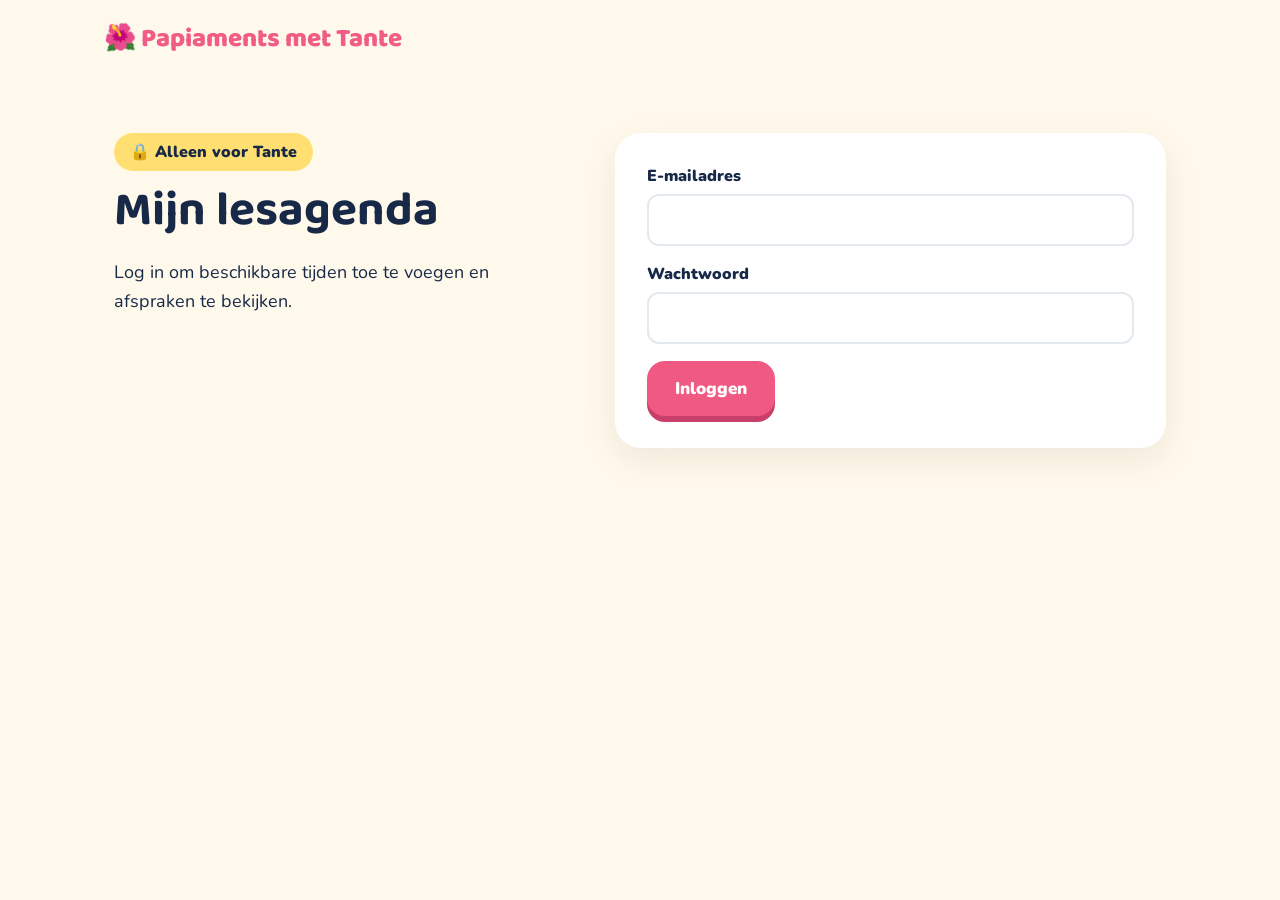
==== admin.html @ 23feb2e2 "Add files via upload" ====
<!doctype html><html lang="nl"><head><meta charset="utf-8"><meta name="viewport" content="width=device-width,initial-scale=1"><title>Voor Tante · Beheer</title><link rel="stylesheet" href="style.css"></head><body><header><a class="brand" href="index.html">🌺 Papiaments met Tante</a></header><main class="booking"><div class="intro"><span class="eyebrow">🔒 Alleen voor Tante</span><h2>Mijn lesagenda</h2><p>Log in om beschikbare tijden toe te voegen en afspraken te bekijken.</p></div><div><form id="login"><label>E-mailadres<input id="email" type="email" required></label><label>Wachtwoord<input id="password" type="password" required></label><button class="btn">Inloggen</button></form><section id="panel" hidden><button id="logout" type="button">Uitloggen</button><h3>Beschikbaar tijdstip toevoegen</h3><form id="add"><label>Datum<input id="date" type="date" required></label><label>Starttijd<input id="time" type="time" required></label><label>Lesduur<select id="durationMinutes"><option value="60">60 minuten</option><option value="30">30 minuten (alleen 4 jaar)</option></select></label><button class="btn">Tijd toevoegen</button></form><h3>Beschikbare tijden</h3><div id="openSlots"></div><h3>Geboekte lessen</h3><div id="bookings"></div></section><p id="status" role="status"></p></div></main><script src="config.js"></script><script src="admin.js"></script></body></html>
---- style.css ----
@import url('https://fonts.googleapis.com/css2?family=Baloo+2:wght@500;600;700;800&family=Nunito:wght@400;600;700;800;900&display=swap');:root{font-family:Nunito,Arial,sans-serif;color:#172947;background:#fff9ec}*{box-sizing:border-box}html{scroll-behavior:smooth}body{margin:0}header{max-width:1120px;margin:auto;display:flex;align-items:center;justify-content:space-between;padding:18px 24px}.brand{font-family:'Baloo 2',sans-serif;font-size:26px;font-weight:800;color:#f05c85}.brand span{color:#176e80}.toplink{color:#17476c;font-weight:900;text-decoration:none}.hero{max-width:1120px;margin:10px auto 0;padding:35px 24px 60px;display:grid;grid-template-columns:1fr 0.78fr;gap:60px;align-items:center}.hero img{width:100%;max-height:560px;object-fit:cover;object-position:top;border-radius:30px;box-shadow:0 16px 35px #704f3e25}.eyebrow{background:#ffdf72;padding:8px 16px;border-radius:30px;font-weight:900;display:inline-block}h1,h2,h3{font-family:'Baloo 2',sans-serif;line-height:1.1}h1{font-size:clamp(46px,6vw,78px);margin:20px 0}h1 em{font-style:normal;color:#ef5d84}h2{font-size:clamp(34px,4vw,48px);margin:14px 0 20px}.hero p{font-size:19px;line-height:1.6}.btn{display:inline-block;border:0;border-radius:18px;background:#f05a82;color:white;padding:16px 28px;font:900 17px Nunito,Arial;text-decoration:none;cursor:pointer;box-shadow:0 6px 0 #c83f69}.btn:hover{transform:translateY(2px);box-shadow:0 4px 0 #c83f69}.chips{display:flex;gap:9px;flex-wrap:wrap;margin-top:28px}.chips span{background:white;border:1px solid #f4dfc4;padding:8px 12px;border-radius:30px;font-size:13px;font-weight:800}.info{background:#dff7ed;padding:55px 24px 65px;text-align:center}.cards{display:grid;grid-template-columns:repeat(3,1fr);gap:20px;max-width:1000px;margin:30px auto 0}.cards article{background:white;border-radius:24px;padding:28px;box-shadow:0 8px 0 #badfce}.cards b{color:#ef5d84}.cards h3{font-size:27px;margin:16px 0 8px}.cards strong{font-size:32px;color:#127f95}.cards p{line-height:1.5}.booking{max-width:1100px;padding:80px 24px;margin:auto;display:grid;grid-template-columns:.8fr 1fr;gap:60px}.intro p{font-size:18px;line-height:1.65}.note{padding:20px;background:#fff0c2;border-radius:18px;line-height:1.5}form{background:white;border-radius:26px;padding:32px;box-shadow:0 12px 35px #64432118}form label{display:block;font-weight:900;margin-bottom:17px}input:not([type=checkbox]),select,textarea{width:100%;display:block;margin-top:7px;border:2px solid #e3e9ee;border-radius:12px;background:#fff;padding:13px;font:600 16px Nunito,Arial;color:#172947}input:focus,select:focus,textarea:focus{outline:2px solid #39abc0}.two{display:grid;grid-template-columns:1fr 1fr;gap:14px}.hint{font-size:13px;color:#68778b;line-height:1.5}.total{display:flex;justify-content:space-between;align-items:center;background:#e3f8fc;border-radius:16px;padding:16px;margin:20px 0}.total small{display:block}.total b{display:block;font-size:32px;color:#167d92}.consent{display:flex;align-items:flex-start;gap:10px;font-size:13px;line-height:1.5}.consent input{margin-top:3px}.submit{width:100%}footer{text-align:center;padding:30px;background:#fff0c8;font-weight:900}dialog{border:0;border-radius:24px;max-width:450px;width:calc(100% - 32px);box-shadow:0 15px 70px #17294770}dialog::backdrop{background:#10223d99}.dialogbody{padding:18px;position:relative}.close{position:absolute;right:0;top:0;border:0;background:#f3e6df;border-radius:50%;padding:8px 12px;cursor:pointer}#status{font-size:14px;color:#ad3558}@media(max-width:760px){.hero,.booking{grid-template-columns:1fr;gap:30px}.hero{padding-top:25px}.hero img{max-height:500px;width:min(100%,400px);margin:auto}.cards{grid-template-columns:1fr}.booking{padding-top:55px}.two{grid-template-columns:1fr}form{padding:22px}.brand{font-size:20px}}

header a{text-decoration:none;color:#176e80;font-weight:900}.booking{padding-top:55px}.calendarbar{display:flex;align-items:center;justify-content:space-between;margin:12px 0}.calendarbar button{border:0;border-radius:12px;background:#ffdf72;padding:8px 16px;font-size:25px;cursor:pointer}.calendar{display:grid;grid-template-columns:repeat(7,minmax(0,1fr));gap:5px}.calendar button{min-width:0;border:1px solid #eee1cb;background:white;border-radius:11px;padding:12px 0;font-weight:900;cursor:pointer;color:#17476c}.calendar button:disabled{background:#f6f3ed;color:#b5b1aa;cursor:default}.calendar button.active,.slots button.active{background:#f05a82;color:white;border-color:#f05a82}.calendar .dow{font-size:12px;text-align:center;color:#657184}.slots{display:grid;grid-template-columns:repeat(3,1fr);gap:9px;margin:12px 0 28px}.slots button{padding:12px 6px;background:#fff;border:1px solid #a9d6d1;border-radius:12px;cursor:pointer;font-weight:800}.booking form h3{margin-top:25px}.hint{font-size:13px;color:#667}.note{line-height:1.9}.hero img{max-height:440px;object-fit:contain}#status{font-weight:800;line-height:1.5}#status.error{color:#a62342}#status.success{color:#13724b}@media(max-width:650px){.calendar button{padding:10px 0;font-size:13px}.slots{grid-template-columns:repeat(3,1fr)}}
#children{display:grid;gap:12px}.child-entry{border:1px solid #ead8c6;border-radius:15px;padding:14px;display:grid;gap:8px}.secondary{background:#fff!important;color:#6b3c20!important;border:1px solid #d7a46d!important}.remove-child{background:none;border:none;color:#a13855;cursor:pointer;text-align:left}.slots button{min-width:115px}
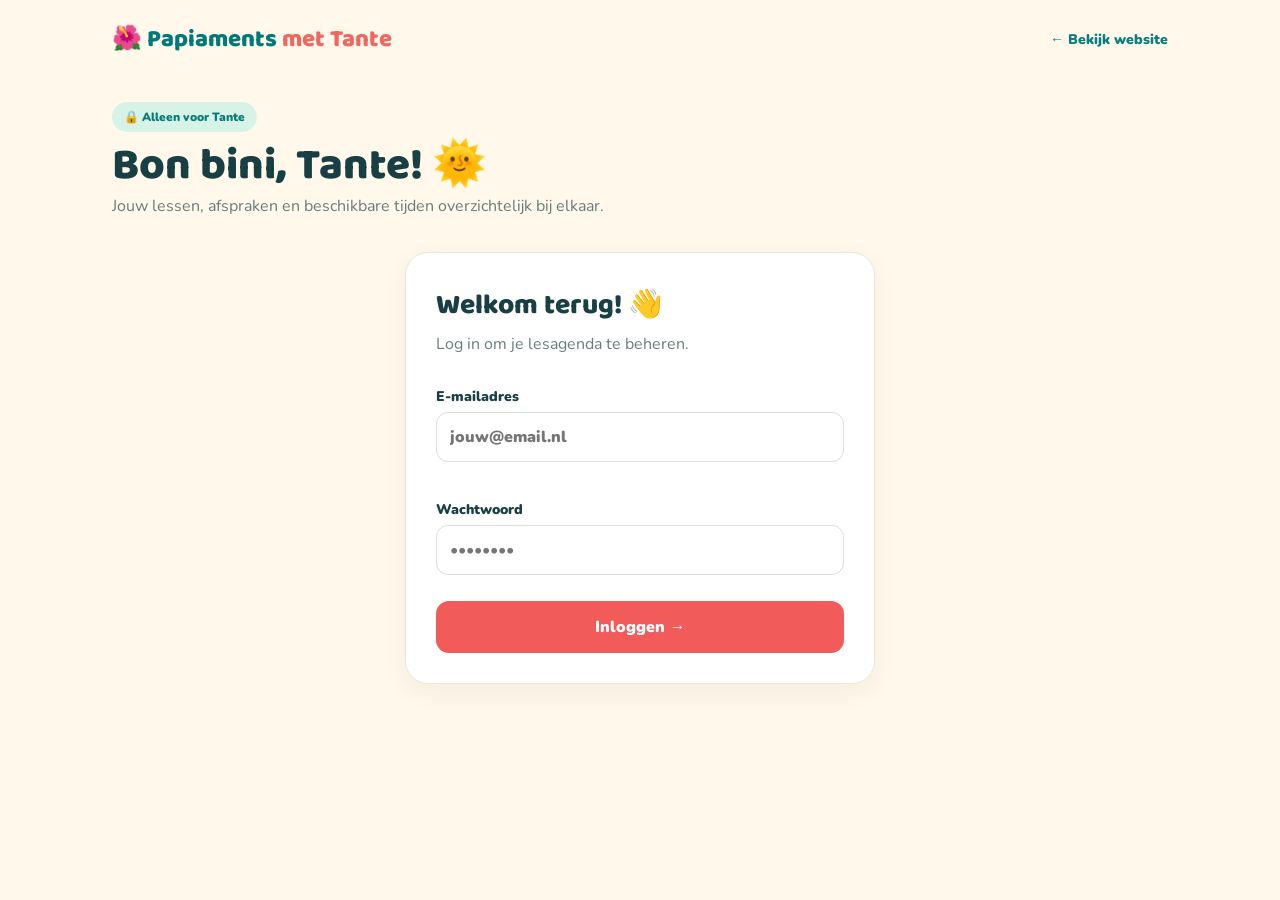
==== commit 5b62e3fd: "Add files via upload" ====
--- a/admin.html
+++ b/admin.html
@@ -1 +1,15 @@
-<!doctype html><html lang="nl"><head><meta charset="utf-8"><meta name="viewport" content="width=device-width,initial-scale=1"><title>Voor Tante · Beheer</title><link rel="stylesheet" href="style.css"></head><body><header><a class="brand" href="index.html">🌺 Papiaments met Tante</a></header><main class="booking"><div class="intro"><span class="eyebrow">🔒 Alleen voor Tante</span><h2>Mijn lesagenda</h2><p>Log in om beschikbare tijden toe te voegen en afspraken te bekijken.</p></div><div><form id="login"><label>E-mailadres<input id="email" type="email" required></label><label>Wachtwoord<input id="password" type="password" required></label><button class="btn">Inloggen</button></form><section id="panel" hidden><button id="logout" type="button">Uitloggen</button><h3>Beschikbaar tijdstip toevoegen</h3><form id="add"><label>Datum<input id="date" type="date" required></label><label>Starttijd<input id="time" type="time" required></label><label>Lesduur<select id="durationMinutes"><option value="60">60 minuten</option><option value="30">30 minuten (alleen 4 jaar)</option></select></label><button class="btn">Tijd toevoegen</button></form><h3>Beschikbare tijden</h3><div id="openSlots"></div><h3>Geboekte lessen</h3><div id="bookings"></div></section><p id="status" role="status"></p></div></main><script src="config.js"></script><script src="admin.js"></script></body></html>+<!doctype html>
+<html lang="nl"><head><meta charset="utf-8"><meta name="viewport" content="width=device-width,initial-scale=1"><title>Mijn lesagenda · Papiaments met Tante</title><link rel="stylesheet" href="style.css"><link rel="stylesheet" href="admin.css"></head>
+<body class="admin-page">
+<header class="admin-header"><a href="index.html" class="admin-brand">🌺 <span>Papiaments <em>met Tante</em></span></a><a href="index.html" class="back-link">← Bekijk website</a></header>
+<main class="admin-shell">
+<section class="admin-welcome"><div><span class="admin-kicker">🔒 Alleen voor Tante</span><h1>Bon bini, Tante! 🌞</h1><p>Jouw lessen, afspraken en beschikbare tijden overzichtelijk bij elkaar.</p></div><button id="logout" class="btn-outline" type="button" hidden>Uitloggen</button></section>
+<div id="status" role="status" aria-live="polite" class="admin-status" hidden></div>
+<section class="admin-card login-card" id="loginCard"><h2>Welkom terug! 👋</h2><p>Log in om je lesagenda te beheren.</p><form id="login"><label>E-mailadres<input id="email" type="email" autocomplete="username" required placeholder="jouw@email.nl"></label><label>Wachtwoord<input id="password" type="password" autocomplete="current-password" required placeholder="••••••••"></label><button class="btn-primary" type="submit">Inloggen →</button></form></section>
+<section id="panel" hidden>
+<div class="stat-grid"><article class="stat-card"><span>📅 Komende lessen</span><strong id="statLessons">–</strong><small>Met een boeking</small></article><article class="stat-card"><span>👧 Ingeschreven kinderen</span><strong id="statChildren">–</strong><small>Bij komende lessen</small></article><article class="stat-card"><span>🌴 Beschikbare tijden</span><strong id="statSlots">–</strong><small>Vanaf vandaag</small></article></div>
+<nav class="admin-tabs" aria-label="Beheeronderdelen"><button class="tab active" type="button" data-tab="agenda" aria-selected="true">📅 Agenda</button><button class="tab" type="button" data-tab="bookings" aria-selected="false">👨‍👩‍👧 Boekingen <span id="bookingBadge"></span></button><button class="tab" type="button" data-tab="add" aria-selected="false">➕ Tijd toevoegen</button></nav>
+<section class="tab-panel" data-panel="agenda"><div class="section-heading"><div><h2>Mijn lesagenda</h2><p>Kies een maand. Tik op een dag om de tijden te bekijken.</p></div><button type="button" id="refresh" class="btn-outline">↻ Vernieuwen</button></div><div class="admin-card"><div class="month-nav"><button id="prevMonth" type="button" aria-label="Vorige maand">‹</button><h3 id="monthTitle"></h3><button id="nextMonth" type="button" aria-label="Volgende maand">›</button></div><div id="adminCalendar" class="admin-calendar"></div><div class="calendar-legend"><span>🟢 Beschikbaar</span><span>🟠 Geboekt</span></div></div><div class="admin-card"><div class="section-heading"><div><h3 id="dayTitle">Lesmomenten</h3><p id="daySubtitle">Kies een dag in de kalender.</p></div></div><div id="daySlots" class="item-list"></div></div></section>
+<section class="tab-panel" data-panel="bookings" hidden><div class="section-heading"><div><h2>Boekingen</h2><p>Bekijk welke kinderen komen en hoe je ouders kunt bereiken.</p></div></div><div class="filter-bar"><label>Zoeken<input id="bookingSearch" type="search" placeholder="Naam ouder of kind"></label><label>Weergave<select id="bookingFilter"><option value="upcoming">Komende afspraken</option><option value="all">Alle afspraken</option><option value="past">Afgelopen afspraken</option></select></label></div><div id="bookings" class="item-list"></div></section>
+<section class="tab-panel" data-panel="add" hidden><div class="section-heading"><div><h2>Nieuwe lestijd toevoegen</h2><p>Maak een moment beschikbaar zodat ouders kunnen boeken.</p></div></div><div class="admin-card add-card"><form id="add"><label>Welke datum?<input id="date" type="date" required></label><label>Hoe laat begint de les?<input id="time" type="time" required></label><label>Hoelang duurt de les?<select id="durationMinutes"><option value="60">60 minuten</option><option value="30">30 minuten (alleen 4 jaar)</option></select></label><button type="submit" class="btn-primary">＋ Lesmoment toevoegen</button></form><p class="form-note">Er kunnen maximaal 6 kinderen deelnemen aan één lesmoment. Je kunt een tijd niet verwijderen als er al boekingen voor zijn.</p></div><h3 class="subheading">Aankomende beschikbare tijden</h3><div id="openSlots" class="item-list"></div></section>
+</section></main><script src="config.js"></script><script src="admin.js"></script></body></html>
--- a/style.css
+++ b/style.css
@@ -1,4 +1 @@
-@import url('https://fonts.googleapis.com/css2?family=Baloo+2:wght@500;600;700;800&family=Nunito:wght@400;600;700;800;900&display=swap');:root{font-family:Nunito,Arial,sans-serif;color:#172947;background:#fff9ec}*{box-sizing:border-box}html{scroll-behavior:smooth}body{margin:0}header{max-width:1120px;margin:auto;display:flex;align-items:center;justify-content:space-between;padding:18px 24px}.brand{font-family:'Baloo 2',sans-serif;font-size:26px;font-weight:800;color:#f05c85}.brand span{color:#176e80}.toplink{color:#17476c;font-weight:900;text-decoration:none}.hero{max-width:1120px;margin:10px auto 0;padding:35px 24px 60px;display:grid;grid-template-columns:1fr 0.78fr;gap:60px;align-items:center}.hero img{width:100%;max-height:560px;object-fit:cover;object-position:top;border-radius:30px;box-shadow:0 16px 35px #704f3e25}.eyebrow{background:#ffdf72;padding:8px 16px;border-radius:30px;font-weight:900;display:inline-block}h1,h2,h3{font-family:'Baloo 2',sans-serif;line-height:1.1}h1{font-size:clamp(46px,6vw,78px);margin:20px 0}h1 em{font-style:normal;color:#ef5d84}h2{font-size:clamp(34px,4vw,48px);margin:14px 0 20px}.hero p{font-size:19px;line-height:1.6}.btn{display:inline-block;border:0;border-radius:18px;background:#f05a82;color:white;padding:16px 28px;font:900 17px Nunito,Arial;text-decoration:none;cursor:pointer;box-shadow:0 6px 0 #c83f69}.btn:hover{transform:translateY(2px);box-shadow:0 4px 0 #c83f69}.chips{display:flex;gap:9px;flex-wrap:wrap;margin-top:28px}.chips span{background:white;border:1px solid #f4dfc4;padding:8px 12px;border-radius:30px;font-size:13px;font-weight:800}.info{background:#dff7ed;padding:55px 24px 65px;text-align:center}.cards{display:grid;grid-template-columns:repeat(3,1fr);gap:20px;max-width:1000px;margin:30px auto 0}.cards article{background:white;border-radius:24px;padding:28px;box-shadow:0 8px 0 #badfce}.cards b{color:#ef5d84}.cards h3{font-size:27px;margin:16px 0 8px}.cards strong{font-size:32px;color:#127f95}.cards p{line-height:1.5}.booking{max-width:1100px;padding:80px 24px;margin:auto;display:grid;grid-template-columns:.8fr 1fr;gap:60px}.intro p{font-size:18px;line-height:1.65}.note{padding:20px;background:#fff0c2;border-radius:18px;line-height:1.5}form{background:white;border-radius:26px;padding:32px;box-shadow:0 12px 35px #64432118}form label{display:block;font-weight:900;margin-bottom:17px}input:not([type=checkbox]),select,textarea{width:100%;display:block;margin-top:7px;border:2px solid #e3e9ee;border-radius:12px;background:#fff;padding:13px;font:600 16px Nunito,Arial;color:#172947}input:focus,select:focus,textarea:focus{outline:2px solid #39abc0}.two{display:grid;grid-template-columns:1fr 1fr;gap:14px}.hint{font-size:13px;color:#68778b;line-height:1.5}.total{display:flex;justify-content:space-between;align-items:center;background:#e3f8fc;border-radius:16px;padding:16px;margin:20px 0}.total small{display:block}.total b{display:block;font-size:32px;color:#167d92}.consent{display:flex;align-items:flex-start;gap:10px;font-size:13px;line-height:1.5}.consent input{margin-top:3px}.submit{width:100%}footer{text-align:center;padding:30px;background:#fff0c8;font-weight:900}dialog{border:0;border-radius:24px;max-width:450px;width:calc(100% - 32px);box-shadow:0 15px 70px #17294770}dialog::backdrop{background:#10223d99}.dialogbody{padding:18px;position:relative}.close{position:absolute;right:0;top:0;border:0;background:#f3e6df;border-radius:50%;padding:8px 12px;cursor:pointer}#status{font-size:14px;color:#ad3558}@media(max-width:760px){.hero,.booking{grid-template-columns:1fr;gap:30px}.hero{padding-top:25px}.hero img{max-height:500px;width:min(100%,400px);margin:auto}.cards{grid-template-columns:1fr}.booking{padding-top:55px}.two{grid-template-columns:1fr}form{padding:22px}.brand{font-size:20px}}
-
-header a{text-decoration:none;color:#176e80;font-weight:900}.booking{padding-top:55px}.calendarbar{display:flex;align-items:center;justify-content:space-between;margin:12px 0}.calendarbar button{border:0;border-radius:12px;background:#ffdf72;padding:8px 16px;font-size:25px;cursor:pointer}.calendar{display:grid;grid-template-columns:repeat(7,minmax(0,1fr));gap:5px}.calendar button{min-width:0;border:1px solid #eee1cb;background:white;border-radius:11px;padding:12px 0;font-weight:900;cursor:pointer;color:#17476c}.calendar button:disabled{background:#f6f3ed;color:#b5b1aa;cursor:default}.calendar button.active,.slots button.active{background:#f05a82;color:white;border-color:#f05a82}.calendar .dow{font-size:12px;text-align:center;color:#657184}.slots{display:grid;grid-template-columns:repeat(3,1fr);gap:9px;margin:12px 0 28px}.slots button{padding:12px 6px;background:#fff;border:1px solid #a9d6d1;border-radius:12px;cursor:pointer;font-weight:800}.booking form h3{margin-top:25px}.hint{font-size:13px;color:#667}.note{line-height:1.9}.hero img{max-height:440px;object-fit:contain}#status{font-weight:800;line-height:1.5}#status.error{color:#a62342}#status.success{color:#13724b}@media(max-width:650px){.calendar button{padding:10px 0;font-size:13px}.slots{grid-template-columns:repeat(3,1fr)}}
-#children{display:grid;gap:12px}.child-entry{border:1px solid #ead8c6;border-radius:15px;padding:14px;display:grid;gap:8px}.secondary{background:#fff!important;color:#6b3c20!important;border:1px solid #d7a46d!important}.remove-child{background:none;border:none;color:#a13855;cursor:pointer;text-align:left}.slots button{min-width:115px}
+@import url('https://fonts.googleapis.com/css2?family=Baloo+2:wght@500;600;700;800&family=Nunito:wght@400;600;700;800;900&display=swap');:root{--ink:#12343d;--teal:#087e80;--coral:#f34d52;--cream:#fff7e8;--line:#eee4d6;font-family:Nunito,Arial,sans-serif;color:var(--ink);background:var(--cream)}*{box-sizing:border-box}html{scroll-behavior:smooth}body{margin:0;background:radial-gradient(circle at 0 25%,#c8eee0 0,transparent 26%),var(--cream)}button,input,select,textarea{font:inherit}button{cursor:pointer}button:focus-visible,a:focus-visible,input:focus-visible,select:focus-visible{outline:3px solid #f49b52;outline-offset:2px}.site-header{background:#fffaf0;display:flex;justify-content:space-between;align-items:center;gap:12px;padding:12px max(16px,calc((100vw - 1080px)/2));box-shadow:0 2px 12px #253a2b12}.brand{text-decoration:none;color:#00656b;font:800 24px/.83 'Baloo 2',sans-serif;display:flex;align-items:center;gap:9px}.brand small{font-size:23px}.brand em{font-style:normal;color:var(--coral)}.flower{font-size:34px}.header-cta{background:var(--coral);color:white;text-decoration:none;font-weight:900;border-radius:14px;padding:12px 16px;font-size:14px}.hero{position:relative;text-align:center;max-width:1080px;margin:0 auto}.hero-art{height:clamp(225px,36vw,390px);overflow:hidden;background:#b5e6dc}.hero-art img{display:block;width:100%;height:100%;object-fit:cover;object-position:center 38%}.hero h1{font:800 clamp(34px,6vw,64px)/1.05 'Baloo 2',sans-serif;letter-spacing:-1px;margin:-26px auto 0;position:relative;z-index:1;display:table;background:#fff7e8ed;border-radius:24px 24px 0 0;padding:12px 22px;color:#006d70}.hero h1 span{color:var(--coral)}.booking{max-width:920px;margin:0 auto;padding:10px 16px 48px}.booking-head{text-align:center;margin:0 0 22px}.booking-head span{font-weight:900;color:#087d7b}.booking-head p{margin:6px 0;color:#4b6468}form{display:grid;gap:14px}.step{background:#fffdf7;border:1px solid #f4e6d4;border-radius:24px;padding:22px;box-shadow:0 6px 22px #6d482512}.step h2{font:800 26px/1.15 'Baloo 2',sans-serif;margin:0 0 18px;display:flex;align-items:center;gap:12px}.step-icon{background:#ffeac3;width:43px;height:43px;display:inline-grid;place-items:center;border-radius:50%;font-size:21px;flex:none}.step-icon.peach{background:#ffdfd0}.step-icon.mint{background:#c7eee1}.calendarbar{display:flex;align-items:center;justify-content:space-between;gap:8px;margin:10px 0 16px}.calendarbar b{font-size:19px;text-transform:capitalize}.calendarbar button{width:44px;height:44px;border:1px solid var(--line);background:white;border-radius:50%;font-size:30px;line-height:1}.calendar{display:grid;grid-template-columns:repeat(7,minmax(0,1fr));gap:5px}.dow{text-align:center;font-size:12px;color:#728387;font-weight:900;padding-bottom:5px}.calendar button{border:0;border-radius:12px;background:#f7f4ee;color:#546a6e;font-weight:900;min-width:0;height:43px}.calendar button.available{background:#d2f1e4;color:#006b65}.calendar button.active{background:var(--teal);color:white}.calendar button:disabled{opacity:.36;cursor:not-allowed}.calendar-key{font-size:12px;color:#607477;margin:15px 0 0}.dot{display:inline-block;width:10px;height:10px;background:#b8e9d3;border-radius:50%;margin-right:5px}.slots{display:grid;grid-template-columns:repeat(2,minmax(0,1fr));gap:10px}.slots button{border:1px solid #d5d9d1;background:#fffdf8;border-radius:14px;min-height:68px;padding:10px 8px;color:var(--ink);font-weight:900}.slots button small{display:block;color:#637d80;font-weight:700;margin-top:3px}.slots button.active{background:var(--teal);color:white;border-color:var(--teal)}.slots button.active small{color:white}.hint{color:#647a7c;font-size:14px;margin:0 0 12px}.child-entry{background:#f0f8f2;border-radius:17px;padding:15px;margin-bottom:12px}.child-title{font-weight:900;font-size:18px;margin-bottom:8px}label{display:block;font-weight:900;font-size:14px;margin:12px 0}input:not([type=checkbox]),select,textarea{display:block;width:100%;margin-top:6px;background:white;border:1px solid #dcded8;border-radius:12px;padding:13px;color:var(--ink);font-size:16px;min-height:48px}.add-child{background:#d6f1e5;color:#006a6b;border:0;border-radius:13px;min-height:50px;width:100%;font-weight:900}.remove-child{border:0;background:none;color:#ad3347;text-decoration:underline;padding:8px 0;font-weight:800}.prices{background:#fff3da;padding:12px 15px;border-radius:14px;font-size:13px;margin-top:20px}.prices p{margin:5px 0}.total{display:flex;justify-content:space-between;align-items:center;background:#e1f5f2;border-radius:16px;padding:16px;margin:15px 0}.total small{display:block}.total b{font-size:27px;color:var(--teal)}.total span{font-size:13px;font-weight:900}.consent{display:flex;align-items:flex-start;gap:10px;line-height:1.4;font-size:13px}.consent input{width:19px;height:19px;flex:none;margin:0}.submit{background:var(--coral);color:white;border:0;border-radius:18px;padding:17px 14px;font-weight:900;font-size:17px;width:100%;min-height:56px}#status{font-weight:900;line-height:1.4}.error{color:#a02d3d!important}.success{color:#117052!important}footer{text-align:center;padding:28px 16px;background:#fff1d6;font-size:13px;font-weight:900}footer a{margin-left:10px;color:#087e80}@media(min-width:760px){.booking{padding:16px 24px 64px}.step{padding:30px}.calendar{gap:9px}.calendar button{height:56px;font-size:17px}.slots{grid-template-columns:repeat(3,minmax(0,1fr))}.hero-art{border-radius:0 0 22px 22px}.child-entry{display:grid;grid-template-columns:1fr 1fr;column-gap:18px}.child-title{grid-column:1/-1}.remove-child{grid-column:1/-1;justify-self:start}}@media(max-width:420px){.site-header{padding:10px 12px}.brand{font-size:20px}.brand small{font-size:19px}.flower{font-size:27px}.header-cta{font-size:12px;padding:10px}.hero-art{height:230px}.hero h1{font-size:31px;padding:10px 12px}.step{padding:17px}.step h2{font-size:23px}.calendar button{height:40px}.slots{grid-template-columns:1fr 1fr}}
--- a/admin.css
+++ b/admin.css
@@ -0,0 +1 @@
+.admin-page{background:#fff8eb;color:#183f44;min-height:100vh}.admin-header{max-width:1100px;margin:auto;padding:20px 22px;display:flex;align-items:center;justify-content:space-between;gap:12px}.admin-brand{font:800 24px 'Baloo 2',sans-serif;color:#007a78;text-decoration:none}.admin-brand em{font-style:normal;color:#ef6860}.back-link{font-size:14px;font-weight:900;color:#087e80;text-decoration:none}.admin-shell{max-width:1100px;margin:auto;padding:8px 22px 80px}.admin-welcome{display:flex;justify-content:space-between;align-items:center;gap:16px;margin:15px 0 24px}.admin-kicker{display:inline-block;background:#d7f3e7;border-radius:30px;padding:7px 12px;color:#087b76;font-weight:900;font-size:12px}.admin-welcome h1{font:800 clamp(30px,4vw,44px)/1.1 'Baloo 2',sans-serif;margin:10px 0 5px}.admin-welcome p,.section-heading p,.login-card p{color:#667d7c;margin:0}.admin-card,.stat-card{background:white;border:1px solid #eee6d7;border-radius:23px;box-shadow:0 8px 25px #624a2310}.admin-card{padding:24px;margin:0 0 18px}.login-card{max-width:470px;margin:35px auto;padding:30px}.login-card h2{font:800 28px 'Baloo 2',sans-serif;margin:0 0 5px}.login-card form{margin-top:20px}.btn-primary{background:#f15c5b;color:white;border:0;border-radius:13px;padding:15px 20px;font-weight:900;min-height:50px}.btn-outline{background:white;color:#007976;border:1px solid #bcded6;border-radius:13px;padding:11px 15px;font-weight:900}.admin-status{padding:13px 17px;border-radius:12px;background:#e0f4ec;color:#145e53;margin:0 0 16px;font-weight:800}.admin-status.error{background:#fff0ef;color:#ad3c40}.stat-grid{display:grid;grid-template-columns:repeat(3,1fr);gap:14px;margin-bottom:25px}.stat-card{padding:20px}.stat-card span,.stat-card small{display:block;font-size:13px;font-weight:800;color:#5d7775}.stat-card strong{display:block;font:800 38px 'Baloo 2',sans-serif;color:#087e80;margin:3px 0}.admin-tabs{display:flex;gap:8px;overflow-x:auto;border-bottom:1px solid #e7dfd0;margin-bottom:22px;padding-bottom:8px}.tab{white-space:nowrap;border:0;background:transparent;color:#607b7a;border-radius:12px;padding:12px 18px;font-weight:900}.tab.active{background:#087e80;color:white}.tab span{font-size:12px}.section-heading{display:flex;justify-content:space-between;align-items:center;gap:12px;margin:5px 0 15px}.section-heading h2{font:800 29px 'Baloo 2',sans-serif;margin:0}.section-heading h3{font:800 23px 'Baloo 2',sans-serif;margin:0}.month-nav{display:flex;align-items:center;justify-content:space-between;margin-bottom:17px}.month-nav h3{font:800 24px 'Baloo 2',sans-serif;text-transform:capitalize;margin:0}.month-nav button{background:#f1f9f6;border:0;border-radius:12px;font-size:32px;width:43px;height:43px;color:#087e80}.admin-calendar{display:grid;grid-template-columns:repeat(7,minmax(0,1fr));gap:8px}.admin-dow{text-align:center;font-size:12px;font-weight:900;color:#748c8b;padding:5px 0}.admin-day{border:1px solid #edf0e9;border-radius:13px;background:#fbfbf8;min-height:73px;padding:8px 3px;display:flex;flex-direction:column;align-items:center;gap:4px;color:#345c60}.admin-day .day-number{font-weight:900}.admin-day .day-marker{font-size:11px;font-weight:900}.admin-day.has-open{background:#e6f7ef;border-color:#c6e9d9}.admin-day.has-booked{background:#fff0dc;border-color:#f3d7ac}.admin-day.selected{outline:3px solid #087e80;outline-offset:0}.admin-day.outside{opacity:.28}.calendar-legend{display:flex;gap:20px;flex-wrap:wrap;color:#607978;font-size:12px;font-weight:800;margin-top:15px}.item-list{display:grid;gap:12px}.admin-item{display:flex;justify-content:space-between;align-items:center;gap:12px;background:#fff;border:1px solid #eee7dc;border-radius:16px;padding:16px}.admin-item strong{display:block;font-size:16px}.admin-item small,.admin-item .item-detail{display:block;color:#657e7b;font-size:13px;margin-top:5px;overflow-wrap:anywhere}.admin-item .item-main{min-width:0}.admin-item button{flex:none}.tag{display:inline-block;background:#e0f4e9;color:#0a786b;padding:4px 9px;border-radius:20px;font-size:12px;font-weight:900;margin:6px 5px 0 0}.tag.booked{background:#fff0d8;color:#a35e15}.danger-btn{background:#fff0ee;color:#b44444;border:1px solid #f2c6c0;border-radius:10px;padding:9px 12px;font-weight:900}.filter-bar{display:grid;grid-template-columns:2fr 1fr;gap:14px;margin-bottom:18px}.filter-bar label{margin:0}.empty-state{padding:24px;text-align:center;background:white;border:1px dashed #d6e3d8;border-radius:16px;color:#637b77}.add-card{max-width:600px}.form-note{font-size:13px;color:#647b7b;margin:15px 0 0}.subheading{font:800 24px 'Baloo 2',sans-serif}.booking-card{display:block}.booking-card .booking-top{display:flex;justify-content:space-between;align-items:center;gap:12px}.booking-card .booking-top strong{font-size:18px}.booking-card .booking-kids{font-weight:800;margin:12px 0 8px}.booking-card .booking-meta{color:#5d7775;font-size:14px;line-height:1.7}.booking-card a{color:#087e80;font-weight:900;overflow-wrap:anywhere}.booking-card .booking-total{font-size:19px;color:#087e80;font-weight:900}.booking-card .booking-top .tag{margin:0}@media(max-width:680px){.admin-header{padding:16px}.admin-brand{font-size:19px}.admin-shell{padding:0 14px 55px}.admin-welcome{align-items:flex-start}.admin-welcome h1{font-size:31px}.admin-welcome p{font-size:14px}.admin-card{padding:16px}.stat-grid{gap:8px}.stat-card{padding:13px 10px;border-radius:15px}.stat-card span,.stat-card small{font-size:11px}.stat-card strong{font-size:30px}.tab{padding:11px 13px}.admin-calendar{gap:4px}.admin-day{min-height:59px;border-radius:9px;padding:6px 1px}.admin-day .day-marker{font-size:9px}.admin-item{align-items:flex-start}.filter-bar{grid-template-columns:1fr}.back-link{font-size:12px}}
